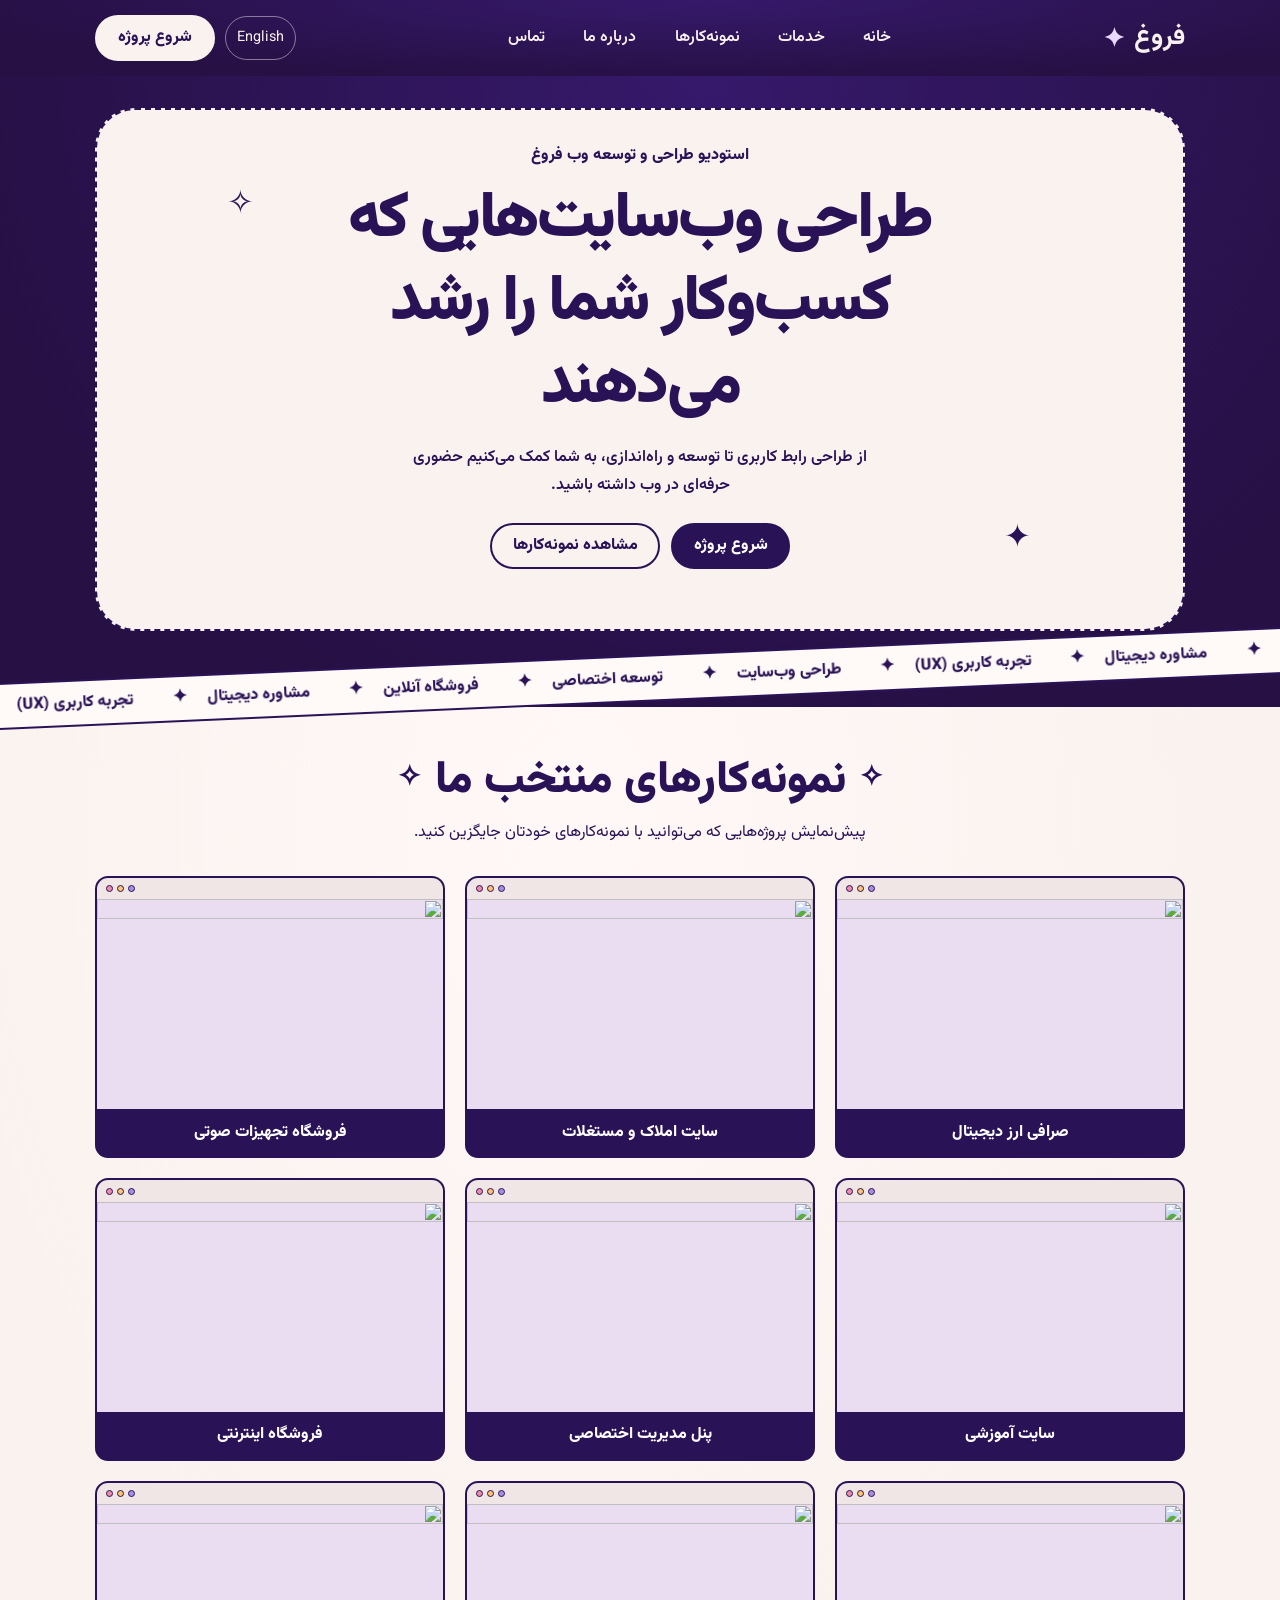
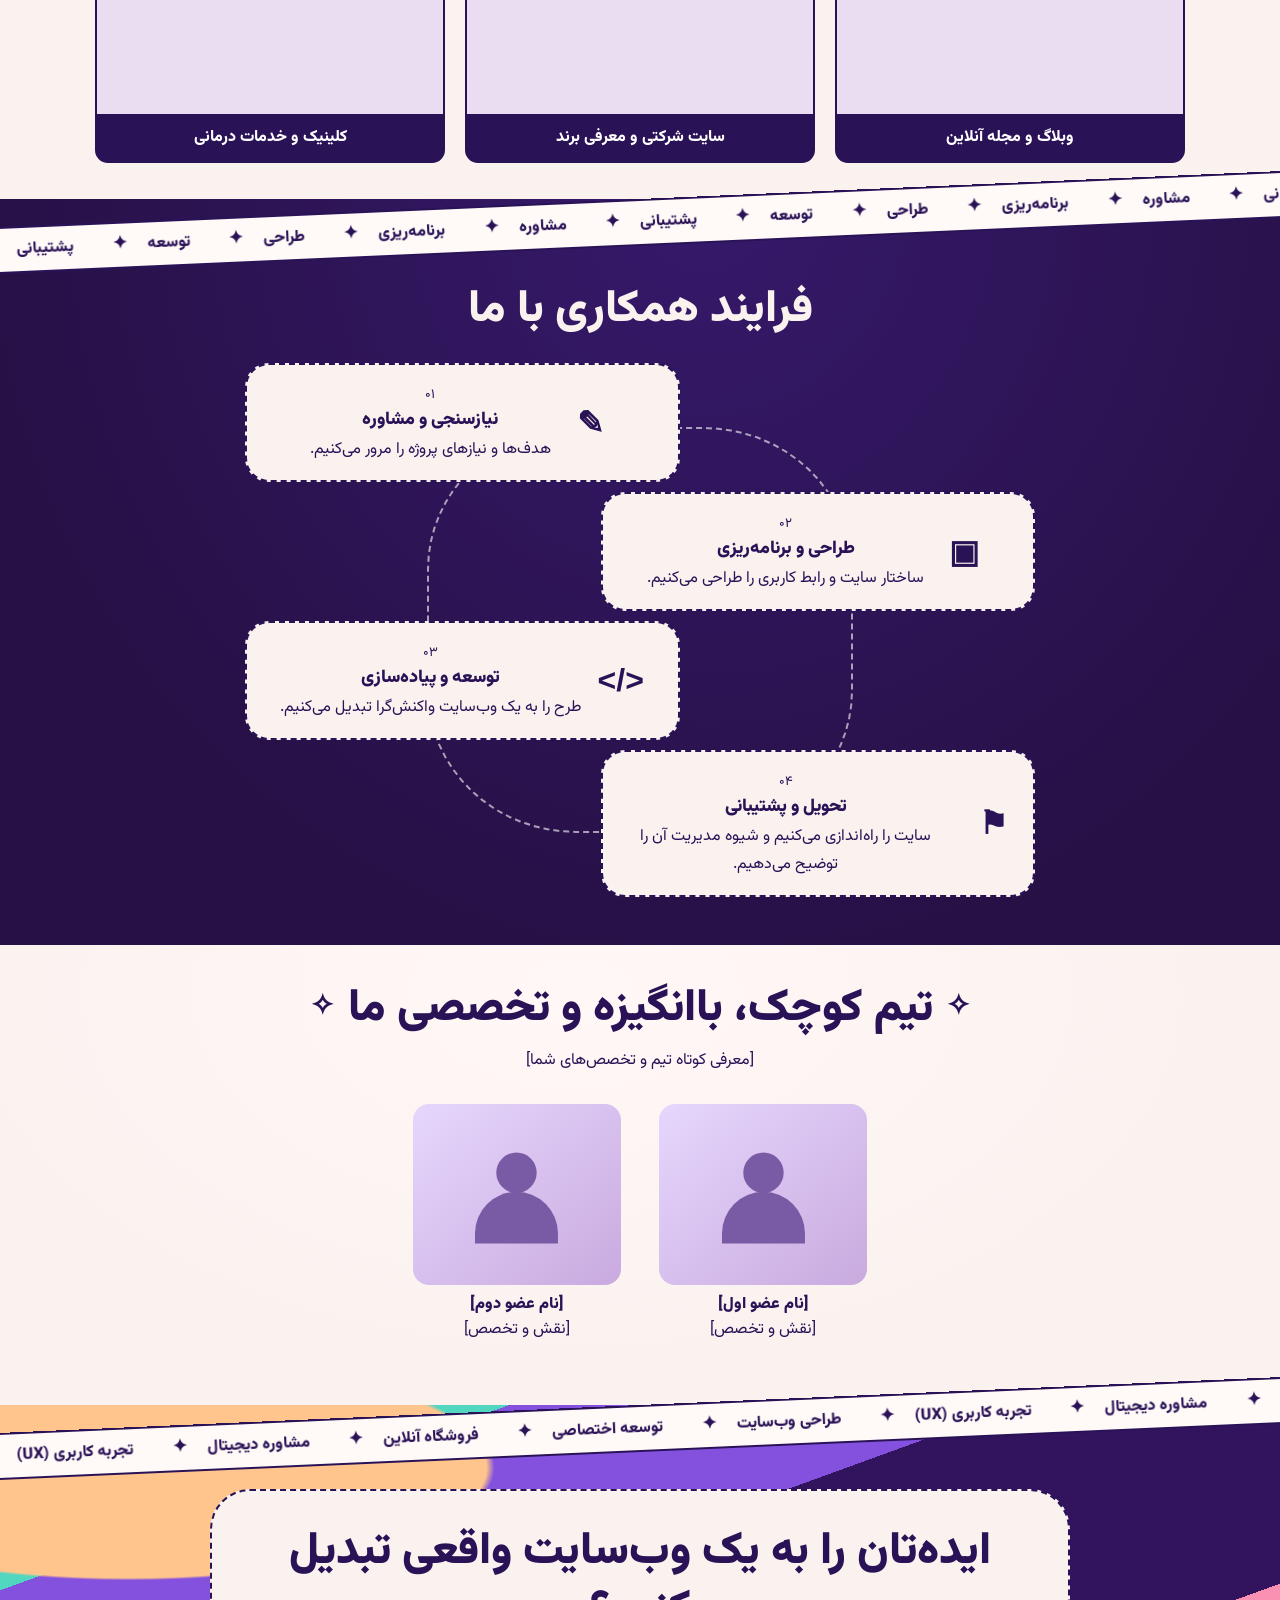
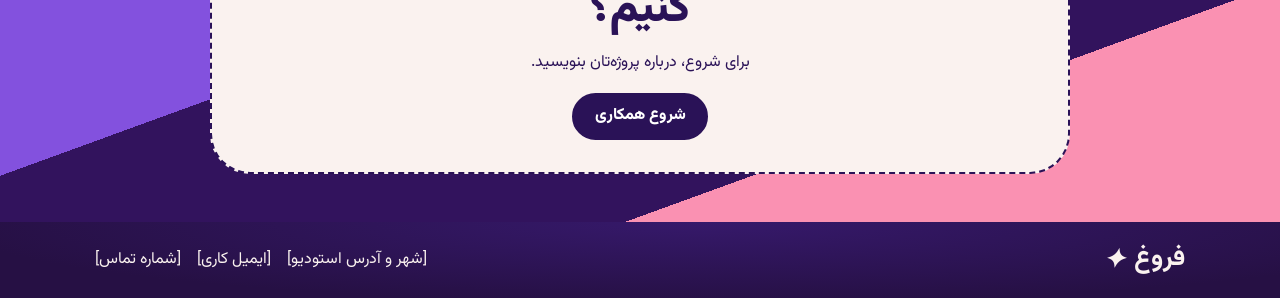
==== index.html @ 9c7be849 "Add bilingual Forough website" ====
<!doctype html>
<html lang="fa" dir="rtl">
<head>
  <meta charset="utf-8">
  <meta name="viewport" content="width=device-width, initial-scale=1">
  <meta name="description" content="استودیو طراحی و توسعه وب، نمونه‌کارها و مسیر همکاری">
  <title>فروغ | استودیو طراحی و توسعه وب</title>
  <link rel="stylesheet" href="style.css">
  <script src="content.js" defer></script>
  <script src="main.js" defer></script>
</head>
<body>
  <header class="header" id="home">
    <div class="wrap nav">
      <a class="brand" href="#home"><span aria-hidden="true">✦</span> <b data-brand>Forough</b></a>
      <nav aria-label="منوی اصلی"><a href="#home">خانه</a><a href="#services">خدمات</a><a href="#work">نمونه‌کارها</a><a href="#team">درباره ما</a><a href="#contact">تماس</a></nav>
      <div class="nav-actions"><a class="language" href="english.html" lang="en" hreflang="en">English</a><a class="button light" href="#contact">شروع پروژه</a></div>
    </div>
  </header>
  <main>
    <section class="hero">
      <div class="hero-frame wrap">
        <div class="paper hero-paper">
          <p class="eyebrow" id="tagline">استودیو طراحی و توسعه وب [نام شما]</p>
          <h1>طراحی وب‌سایت‌هایی که<br>کسب‌وکار شما را رشد می‌دهند</h1>
          <p class="hero-description" id="intro">از طراحی رابط کاربری تا توسعه و راه‌اندازی، به شما کمک می‌کنیم حضوری حرفه‌ای در وب داشته باشید.</p>
          <div class="actions"><a class="button" href="#contact">شروع پروژه</a><a class="button outline" href="#work">مشاهده نمونه‌کارها</a></div>
          <span class="spark one" aria-hidden="true">✧</span><span class="spark two" aria-hidden="true">✦</span>
          <img class="hero-art person" src="assets/art-9.png" alt="">
          <img class="hero-art plant" src="assets/art-10.png" alt="">
        </div>
      </div>
      <div id="services" class="ribbon" data-ribbon="services"></div>
    </section>
    <section class="work" id="work">
      <div class="wrap">
        <h2 class="accent">نمونه‌کارهای منتخب ما</h2>
        <p class="section-copy">پیش‌نمایش پروژه‌هایی که می‌توانید با نمونه‌کارهای خودتان جایگزین کنید.</p>
        <div class="projects" id="projects"></div>
      </div>
      <img class="landscape" src="assets/art-11.jpg" alt="" loading="lazy">
    </section>
    <section class="process" id="process">
      <div class="ribbon reverse" data-ribbon="steps"></div>
      <div class="wrap">
        <h2>فرایند همکاری با ما</h2>
        <ol class="steps">
          <li class="paper"><span aria-hidden="true">✎</span><div><small>۰۱</small><h3>نیازسنجی و مشاوره</h3><p>هدف‌ها و نیازهای پروژه را مرور می‌کنیم.</p></div></li>
          <li class="paper"><span aria-hidden="true">▣</span><div><small>۰۲</small><h3>طراحی و برنامه‌ریزی</h3><p>ساختار سایت و رابط کاربری را طراحی می‌کنیم.</p></div></li>
          <li class="paper"><span aria-hidden="true">&lt;/&gt;</span><div><small>۰۳</small><h3>توسعه و پیاده‌سازی</h3><p>طرح را به یک وب‌سایت واکنش‌گرا تبدیل می‌کنیم.</p></div></li>
          <li class="paper"><span aria-hidden="true">⚑</span><div><small>۰۴</small><h3>تحویل و پشتیبانی</h3><p>سایت را راه‌اندازی می‌کنیم و شیوه مدیریت آن را توضیح می‌دهیم.</p></div></li>
        </ol>
      </div>
    </section>
    <section class="team" id="team">
      <div class="wrap">
        <h2 class="accent">تیم کوچک، باانگیزه و تخصصی ما</h2>
        <p class="section-copy" id="about">[معرفی کوتاه تیم و تخصص‌های شما]</p>
        <div class="team-scene"><img class="cubes" src="assets/art-13.png" alt="" loading="lazy"><div id="people" class="people"></div><img class="cubes" src="assets/art-12.png" alt="" loading="lazy"></div>
      </div>
    </section>
    <section class="contact" id="contact">
      <div class="ribbon" data-ribbon="services"></div>
      <div class="paper contact-paper wrap">
        <h2>ایده‌تان را به یک وب‌سایت واقعی تبدیل کنیم؟</h2>
        <p>برای شروع، درباره پروژه‌تان بنویسید.</p>
        <button class="button" id="start" type="button">شروع همکاری</button>
      </div>
    </section>
  </main>
  <footer>
    <div class="wrap footer"><a class="brand" href="#home">✦ <b data-brand>Forough</b></a><div id="details"></div></div>
  </footer>
  <dialog id="project-dialog" aria-labelledby="project-title"><button class="close" type="button" aria-label="بستن">×</button><img id="project-image" alt=""><h2 id="project-title"></h2><p id="project-description"></p><a class="button" id="project-link" hidden>دیدن سایت پروژه</a></dialog>
  <dialog id="contact-dialog" aria-labelledby="contact-title">
    <button class="close" type="button" aria-label="بستن">×</button>
    <h2 id="contact-title">درخواست همکاری</h2>
    <p id="contact-help"></p>
    <form id="inquiry">
      <label>نام شما<input name="name" autocomplete="name" required></label>
      <label>ایمیل یا شماره تماس<input name="reply" required></label>
      <label>توضیح پروژه<textarea name="message" rows="4" required></textarea></label>
      <button class="button" type="submit" id="submit-inquiry">آماده‌سازی متن درخواست</button>
      <textarea id="draft" aria-label="متن آماده درخواست" rows="6" readonly hidden></textarea>
      <p id="form-status" role="status"></p>
    </form>
  </dialog>
</body>
</html>
---- style.css ----
@import url('https://fonts.googleapis.com/css2?family=Vazirmatn:wght@400;500;600;700;800;900&display=swap');

:root{--ink:#2a1257;--deep:#261044;--paper:#faf2ef;--lavender:#e8d8fe;--pink:#fa91b2;--width:1090px}
*{box-sizing:border-box}
html{scroll-behavior:smooth}
body{margin:0;background:var(--paper);color:var(--ink);font:400 1rem/1.75 Vazirmatn,Tahoma,sans-serif}
main{overflow:hidden}
img{display:block;max-width:100%}
a{color:inherit;text-decoration:none}
button,input,textarea{font:inherit}
button{cursor:pointer}
[hidden]{display:none!important}
:focus-visible{outline:3px solid #a478fc;outline-offset:5px}
h1,h2,h3,p{margin:0}
h1,h2,h3{line-height:1.3;font-weight:900}
h1{font-size:clamp(2rem,5vw,4.5rem);letter-spacing:-.035em}
h2{font-size:clamp(1.7rem,3.5vw,2.8rem)}
.wrap{width:min(var(--width),calc(100% - 3rem));margin-inline:auto}
.header,.hero,.process,footer{background:radial-gradient(ellipse at 55% 0,#36196b,var(--deep) 76%);color:var(--paper)}
.nav{display:flex;align-items:center;justify-content:space-between;gap:1rem;min-height:76px}
.nav nav{display:flex;gap:clamp(.65rem,3vw,2.5rem);font-weight:600}
.nav nav a:hover{color:var(--pink)}
.nav-actions{display:flex;align-items:center;gap:.65rem;flex-wrap:wrap}
.language{display:inline-flex;align-items:center;min-height:44px;padding-inline:.7rem;border:1px solid #ffffff70;border-radius:999px;font-size:.9rem}
.language:hover{background:#ffffff20}
.brand{direction:ltr;font:italic 800 1.65rem/1 Arial,sans-serif;display:inline-flex;align-items:center;gap:.35em}
.brand b:lang(fa){font-family:Vazirmatn,Tahoma,sans-serif;font-style:normal}
.brand span{font-style:normal;color:#e9d8ff}
.button{display:inline-flex;align-items:center;justify-content:center;min-height:44px;padding:.45em 1.3em;border:2px solid var(--ink);border-radius:999px;background:var(--ink);color:white;font-weight:800;transition:transform .2s,background .2s}
.button:hover{transform:translateY(-3px);background:#4d2689}
.button.light,.button.outline{background:var(--paper);color:var(--ink)}
.button.light{border-color:var(--paper)}
.button.outline:hover,.button.light:hover{background:var(--lavender)}
.hero{position:relative;padding:2rem 0 4.75rem}
.hero-frame{position:relative}
.paper{background:var(--paper);color:var(--ink);border:2px dashed var(--ink);border-radius:2.5rem}
.hero-paper{position:relative;text-align:center;padding:2rem clamp(8rem,16vw,13rem) 3.75rem;animation:arrive .65s ease-out both}
.eyebrow{font-weight:800;margin-bottom:.55rem}
.hero-description{max-width:31rem;margin:1rem auto 0;font-weight:600}
.actions{display:flex;justify-content:center;gap:.65rem;margin-top:1.4rem;flex-wrap:wrap}
.hero-art{position:absolute;pointer-events:none;animation:float 5s ease-in-out infinite}
.person{left:-4.5%;bottom:-12%;width:24%}
.plant{right:2.5%;bottom:-5%;width:12%;animation-delay:-2s}
.spark{position:absolute;font-size:2rem;animation:float 4s ease-in-out infinite}
.spark.one{left:12%;top:13%}.spark.two{right:14%;bottom:12%;animation-delay:-2s}
.ribbon{position:relative;z-index:2;margin-inline:-3%;overflow:hidden;direction:ltr;transform:rotate(-2.5deg);background:#fffaf8;color:var(--ink);border-block:2px solid var(--ink);font-weight:800;scroll-margin-top:40px}
.hero .ribbon{position:absolute;inset-inline:0;bottom:.3rem}
.belt{width:max-content;display:flex;direction:ltr;animation:marquee 34s linear infinite}
.reverse .belt{animation-direction:reverse;animation-duration:30s}
.belt-group{display:flex;align-items:center;flex:none;direction:rtl;white-space:nowrap}
.belt-group span{padding:.48em 1.2em;display:flex;gap:1.25rem;align-items:center;font-size:clamp(1rem,1.15vw,1.15rem)}
.belt-group b{font-size:1.15em;line-height:1}
html:lang(en) .belt-group{direction:ltr}
.ribbon:hover .belt{animation-play-state:paused}
.work,.team{text-align:center;background:radial-gradient(ellipse at 45% 10%,#fff8f6,var(--paper) 66%)}
.work{padding-top:2.8rem}
.section-copy{margin:.55rem auto 1.8rem;max-width:40rem}
.accent::before,.accent::after{content:"✧";display:inline-block;margin-inline:.45em;font-size:.65em;vertical-align:middle}
.projects{display:grid;grid-template-columns:repeat(3,minmax(0,1fr));gap:1.25rem}
.project{overflow:hidden;padding:0;width:100%;border:2px solid var(--ink);border-radius:13px;background:var(--ink);color:white;font-weight:800;transition:transform .25s,box-shadow .25s}
.project:hover{transform:translateY(-6px);box-shadow:0 12px 18px #30105530}
.browser{height:1.35rem;background:#efe6e5;direction:ltr;display:flex;align-items:center;gap:4px;padding-inline:9px}
.browser i{width:7px;height:7px;border-radius:50%;background:#ef8aa9;border:1px solid var(--ink)}
.browser i:nth-child(2){background:#ffc36f}.browser i:nth-child(3){background:#aa8ce3}
.project img{width:100%;aspect-ratio:1.65;object-fit:cover;object-position:center 38%;background:#eaddf2}
.project span:last-child{display:block;padding:.6em .35em}
.landscape{width:100%;margin:2.25rem auto 0;max-height:300px;object-fit:fill}
.process{padding:0 0 3rem;text-align:center}
.process h2{margin:2.15rem auto 1.5rem}
.steps{max-width:790px;margin:auto;list-style:none;padding:0;position:relative}
.steps::before{content:"";position:absolute;inset:12% 23%;border:2px dashed #fff9;border-radius:35%}
.steps li{position:relative;width:55%;padding:1rem;display:flex;align-items:center;justify-content:center;gap:1rem;border-radius:1.5rem;transition:transform .25s}
.steps li:hover{transform:scale(1.04)}
.steps li:nth-child(odd){margin-right:auto}
.steps li:nth-child(even){margin-left:auto}
.steps li + li{margin-top:.6rem}
.steps span{font:800 2rem Arial,sans-serif;min-width:3rem}
.steps h3{font-size:1.12rem}.steps p{margin-top:.25rem}
.team{padding:2.2rem 0 3.8rem}
.team-scene,.people{display:flex;align-items:end;justify-content:center;gap:clamp(.7rem,3vw,2.6rem)}
.people{flex-wrap:wrap;min-width:0}
.cubes{width:16%}
.person-card{width:clamp(8rem,19vw,13rem)}
.portrait{width:100%;aspect-ratio:1.15;object-fit:cover;border-radius:1rem;background:linear-gradient(140deg,#e6d7fd,#c9aadf);display:grid;place-items:center}
.portrait svg{width:62%;height:62%;fill:#795aa5}
.person-card h3{margin-top:.65rem;font-size:1rem}
.contact{background:radial-gradient(ellipse at 10% 15%,#ffc58c 0 22%,transparent 22.5%),linear-gradient(160deg,#51d6bf 0 21%,#8351de 21% 42%,#32135d 42% 73%,#fa91b2 73%);padding-bottom:3rem;text-align:center}
.contact-paper{max-width:860px;padding:2rem 1.4rem;margin-top:2.3rem}
.contact-paper p{margin:.6rem 0 1rem}
footer{padding:1.5rem 0}
.footer,.footer #details{display:flex;align-items:center;justify-content:space-between;gap:1rem;flex-wrap:wrap}
dialog{width:min(34rem,calc(100% - 2rem));max-height:90vh;border:2px solid var(--ink);border-radius:1.5rem;padding:2.5rem 1.4rem 1.4rem;background:var(--paper);color:var(--ink)}
dialog::backdrop{background:#210d47b8}
.close{position:absolute;top:.35rem;left:.65rem;border:0;background:none;color:var(--ink);font-size:1.8rem;line-height:1}
#project-image{width:100%;max-height:52vh;object-fit:contain;border-radius:.6rem;margin-bottom:1rem}
dialog p{margin:.55rem 0}
form,form label{display:grid;gap:.4rem}
form{gap:.8rem;margin-top:.8rem}
input,textarea{min-width:0;padding:.55rem .7rem;border:1px solid #907bb0;border-radius:.6rem;background:#fff;color:var(--ink)}
@keyframes marquee{to{transform:translateX(-50%)}}
@keyframes float{50%{transform:translateY(-8px)}}
@keyframes arrive{from{opacity:0;transform:translateY(12px)}to{opacity:1;transform:translateY(0)}}
@media(max-width:740px){
  .nav{padding:.75rem 0;flex-wrap:wrap}
  .nav nav{order:3;width:100%;justify-content:center;flex-wrap:wrap}
  .hero{padding-top:1rem;padding-bottom:4.4rem}
  .hero-paper{padding:1.8rem .75rem clamp(5rem,14vw,7rem)}
  .hero-art{max-width:100px}.person{bottom:-5%;left:0}.plant{right:4%}
  .spark{display:none}
  .projects{grid-template-columns:repeat(2,minmax(0,1fr));gap:.85rem}
  .steps li{width:80%}
  .ribbon{transform:rotate(-1.5deg)}
  .footer,.footer #details{justify-content:center;text-align:center}
}
@media(min-width:741px) and (max-width:1000px){
  h1{font-size:clamp(2.4rem,5.25vw,3.3rem)}
  .hero-paper{padding-inline:clamp(6.8rem,15vw,9.3rem)}
}
@media(max-width:420px){
  .wrap{width:calc(100% - 1.5rem)}
  .nav nav{font-size:.88rem;gap:.65rem}
  .project span:last-child{font-size:.88rem}
  .cubes{display:none}
  .steps li{width:92%}
}
@media(max-width:360px){
  .projects{grid-template-columns:minmax(0,1fr)}
  .actions{gap:.5rem}
  .person-card{width:min(7.7rem,42vw)}
  .steps li{width:100%;gap:.5rem}
}
@media(max-width:480px){
  .nav-actions{gap:.4rem}
  .nav-actions .button{padding-inline:.75em;font-size:.9rem}
}
@media(prefers-reduced-motion:reduce){
  html{scroll-behavior:auto}
  *,*::before,*::after{animation:none!important;transition:none!important}
}
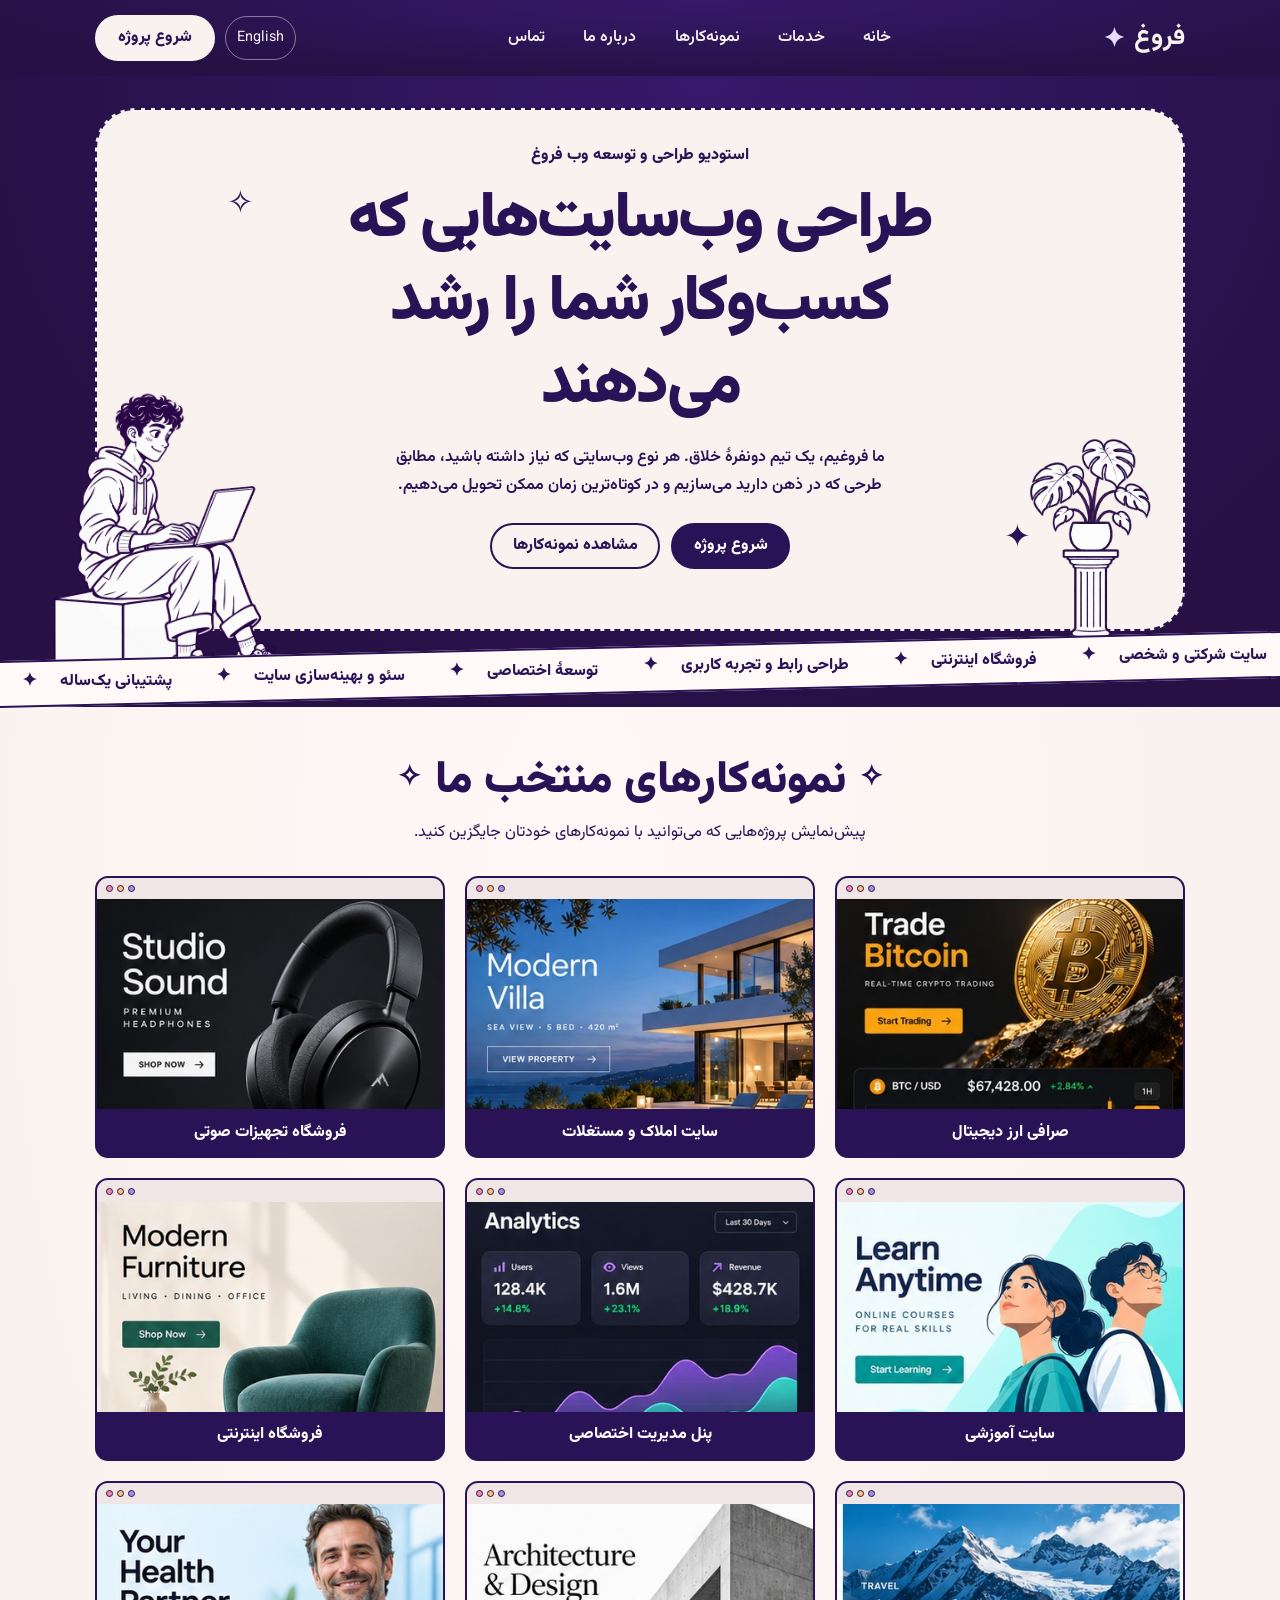
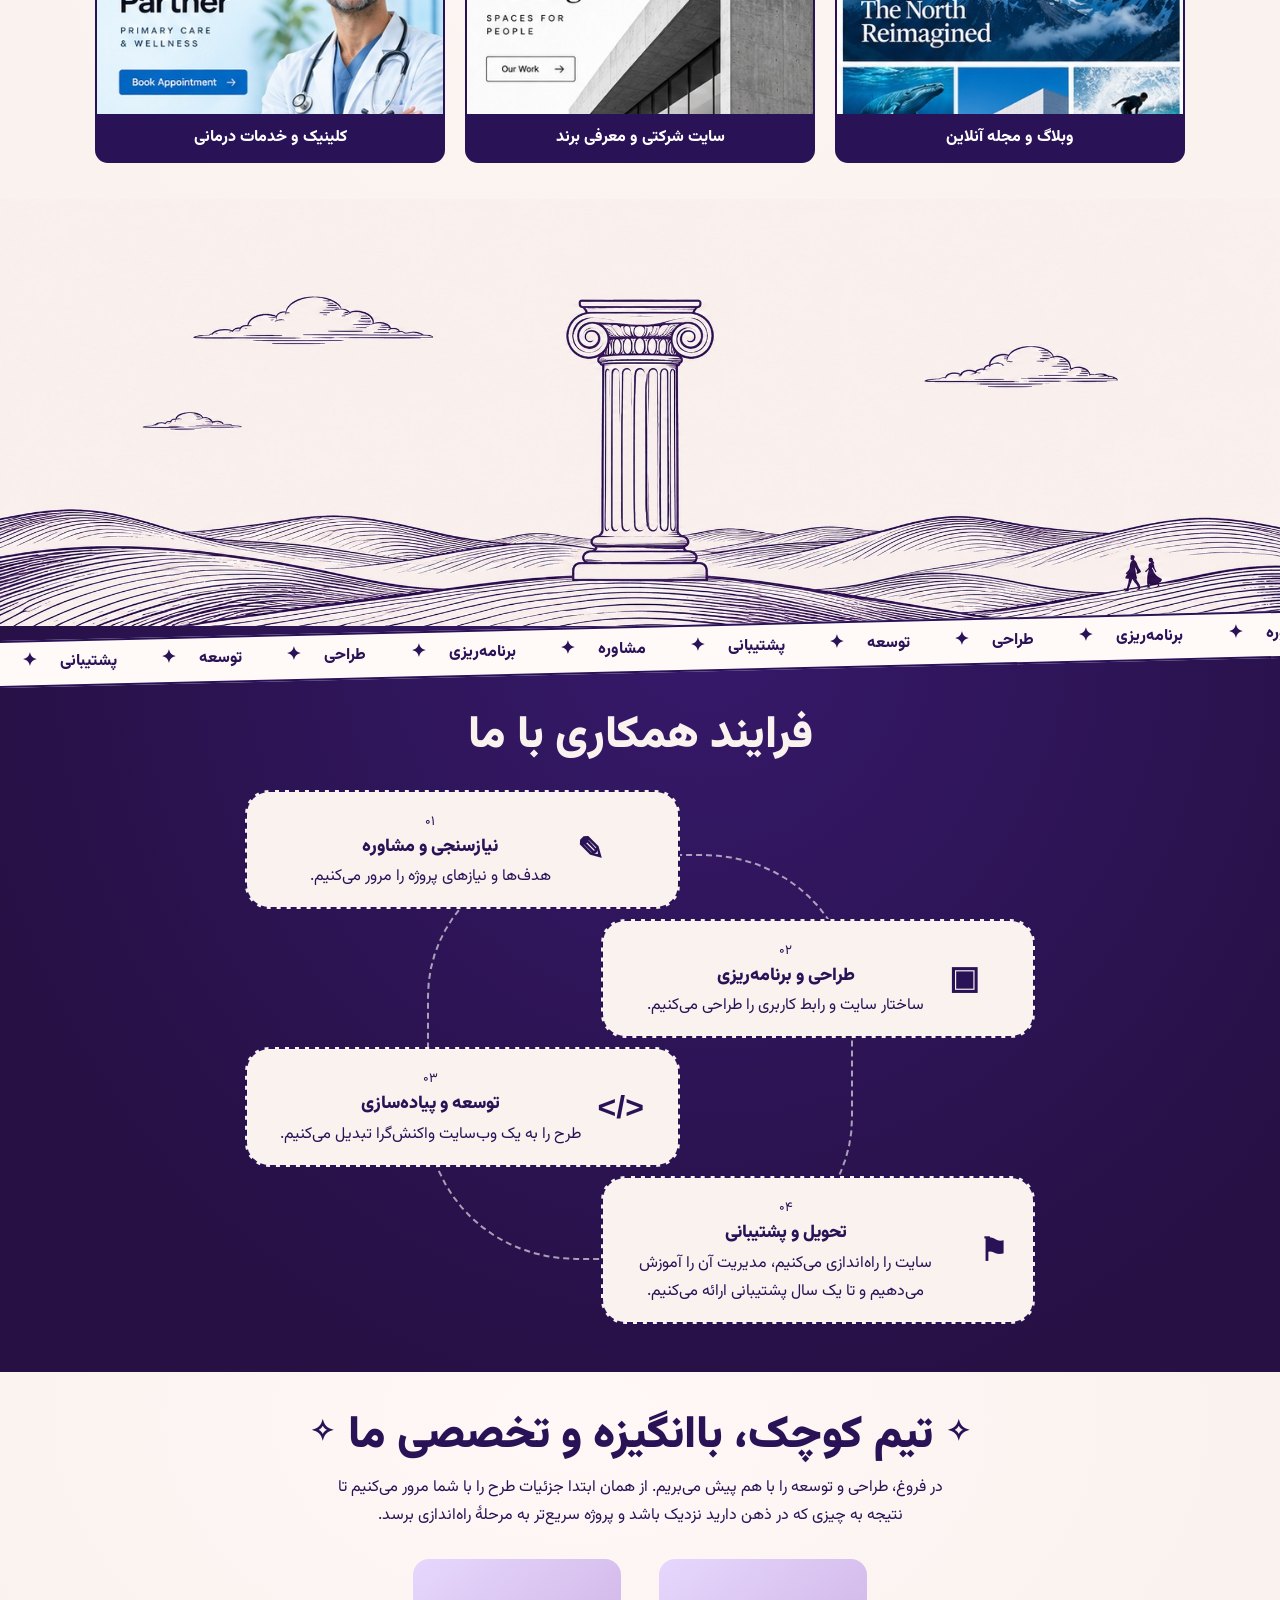
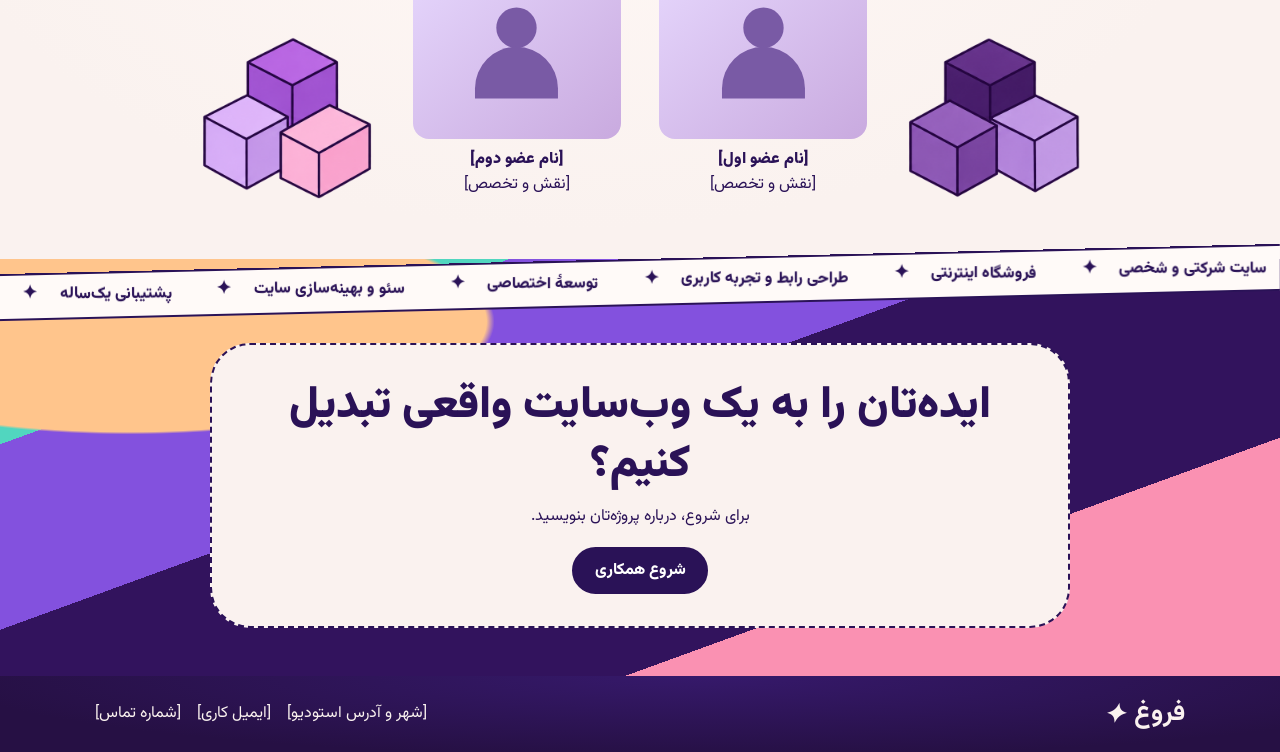
==== commit fee6a428: "Add SEO and one-year support to studio services" ====
--- a/index.html
+++ b/index.html
@@ -48,7 +48,7 @@
           <li class="paper"><span aria-hidden="true">✎</span><div><small>۰۱</small><h3>نیازسنجی و مشاوره</h3><p>هدف‌ها و نیازهای پروژه را مرور می‌کنیم.</p></div></li>
           <li class="paper"><span aria-hidden="true">▣</span><div><small>۰۲</small><h3>طراحی و برنامه‌ریزی</h3><p>ساختار سایت و رابط کاربری را طراحی می‌کنیم.</p></div></li>
           <li class="paper"><span aria-hidden="true">&lt;/&gt;</span><div><small>۰۳</small><h3>توسعه و پیاده‌سازی</h3><p>طرح را به یک وب‌سایت واکنش‌گرا تبدیل می‌کنیم.</p></div></li>
-          <li class="paper"><span aria-hidden="true">⚑</span><div><small>۰۴</small><h3>تحویل و پشتیبانی</h3><p>سایت را راه‌اندازی می‌کنیم و شیوه مدیریت آن را توضیح می‌دهیم.</p></div></li>
+          <li class="paper"><span aria-hidden="true">⚑</span><div><small>۰۴</small><h3>تحویل و پشتیبانی</h3><p>سایت را راه‌اندازی می‌کنیم، مدیریت آن را آموزش می‌دهیم و تا یک سال پشتیبانی ارائه می‌کنیم.</p></div></li>
         </ol>
       </div>
     </section>
--- a/style.css
+++ b/style.css
@@ -43,17 +43,17 @@
 .plant{right:2.5%;bottom:-5%;width:12%;animation-delay:-2s}
 .spark{position:absolute;font-size:2rem;animation:float 4s ease-in-out infinite}
 .spark.one{left:12%;top:13%}.spark.two{right:14%;bottom:12%;animation-delay:-2s}
-.ribbon{position:relative;z-index:2;margin-inline:-3%;overflow:hidden;direction:ltr;transform:rotate(-2.5deg);background:#fffaf8;color:var(--ink);border-block:2px solid var(--ink);font-weight:800;scroll-margin-top:40px}
-.hero .ribbon{position:absolute;inset-inline:0;bottom:.3rem}
+.ribbon{--ribbon-slope:-1.35deg;position:relative;z-index:2;overflow:hidden;direction:ltr;background:#fffaf8;color:var(--ink);border-block:2px solid var(--ink);font-weight:800;scroll-margin-top:40px;transform:skewY(var(--ribbon-slope))}
+.hero .ribbon{position:absolute;inset-inline:0;bottom:.85rem}
 .belt{width:max-content;display:flex;direction:ltr;animation:marquee 34s linear infinite}
 .reverse .belt{animation-direction:reverse;animation-duration:30s}
 .belt-group{display:flex;align-items:center;flex:none;direction:rtl;white-space:nowrap}
-.belt-group span{padding:.48em 1.2em;display:flex;gap:1.25rem;align-items:center;font-size:clamp(1rem,1.15vw,1.15rem)}
+.belt-group span{padding:.65em 1.4em;display:flex;gap:1.4em;align-items:center;font-size:clamp(1rem,1.25vw,1.2rem);line-height:1.4;transform:skewY(calc(-1 * var(--ribbon-slope)))}
 .belt-group b{font-size:1.15em;line-height:1}
 html:lang(en) .belt-group{direction:ltr}
 .ribbon:hover .belt{animation-play-state:paused}
 .work,.team{text-align:center;background:radial-gradient(ellipse at 45% 10%,#fff8f6,var(--paper) 66%)}
-.work{padding-top:2.8rem}
+.work{position:relative;padding-top:2.8rem}
 .section-copy{margin:.55rem auto 1.8rem;max-width:40rem}
 .accent::before,.accent::after{content:"✧";display:inline-block;margin-inline:.45em;font-size:.65em;vertical-align:middle}
 .projects{display:grid;grid-template-columns:repeat(3,minmax(0,1fr));gap:1.25rem}
@@ -64,7 +64,21 @@
 .browser i:nth-child(2){background:#ffc36f}.browser i:nth-child(3){background:#aa8ce3}
 .project img{width:100%;aspect-ratio:1.65;object-fit:cover;object-position:center 38%;background:#eaddf2}
 .project span:last-child{display:block;padding:.6em .35em}
-.landscape{width:100%;margin:2.25rem auto 0;max-height:300px;object-fit:fill}
+.landscape{position:relative;width:min(100%,1500px);height:auto;margin:2.25rem auto 0}
+@media(min-width:1501px){
+  .work::before{
+    content:"";
+    position:absolute;
+    inset:auto 0 0;
+    height:160px;
+    pointer-events:none;
+    background:
+      repeating-radial-gradient(ellipse at 35% 130%,transparent 0 9px,#2a1257 10px 11px,transparent 12px 16px) left bottom / 55% 78% no-repeat,
+      repeating-radial-gradient(ellipse at 65% 135%,transparent 0 8px,#2a1257 9px 10px,transparent 11px 15px) right bottom / 55% 64% no-repeat;
+    mask-image:linear-gradient(transparent 3%,#000 55%);
+  }
+  .landscape{mask-image:linear-gradient(90deg,transparent,#000 7%,#000 93%,transparent)}
+}
 .process{padding:0 0 3rem;text-align:center}
 .process h2{margin:2.15rem auto 1.5rem}
 .steps{max-width:790px;margin:auto;list-style:none;padding:0;position:relative}
@@ -109,7 +123,7 @@
   .spark{display:none}
   .projects{grid-template-columns:repeat(2,minmax(0,1fr));gap:.85rem}
   .steps li{width:80%}
-  .ribbon{transform:rotate(-1.5deg)}
+  .ribbon{--ribbon-slope:-1deg}
   .footer,.footer #details{justify-content:center;text-align:center}
 }
 @media(min-width:741px) and (max-width:1000px){
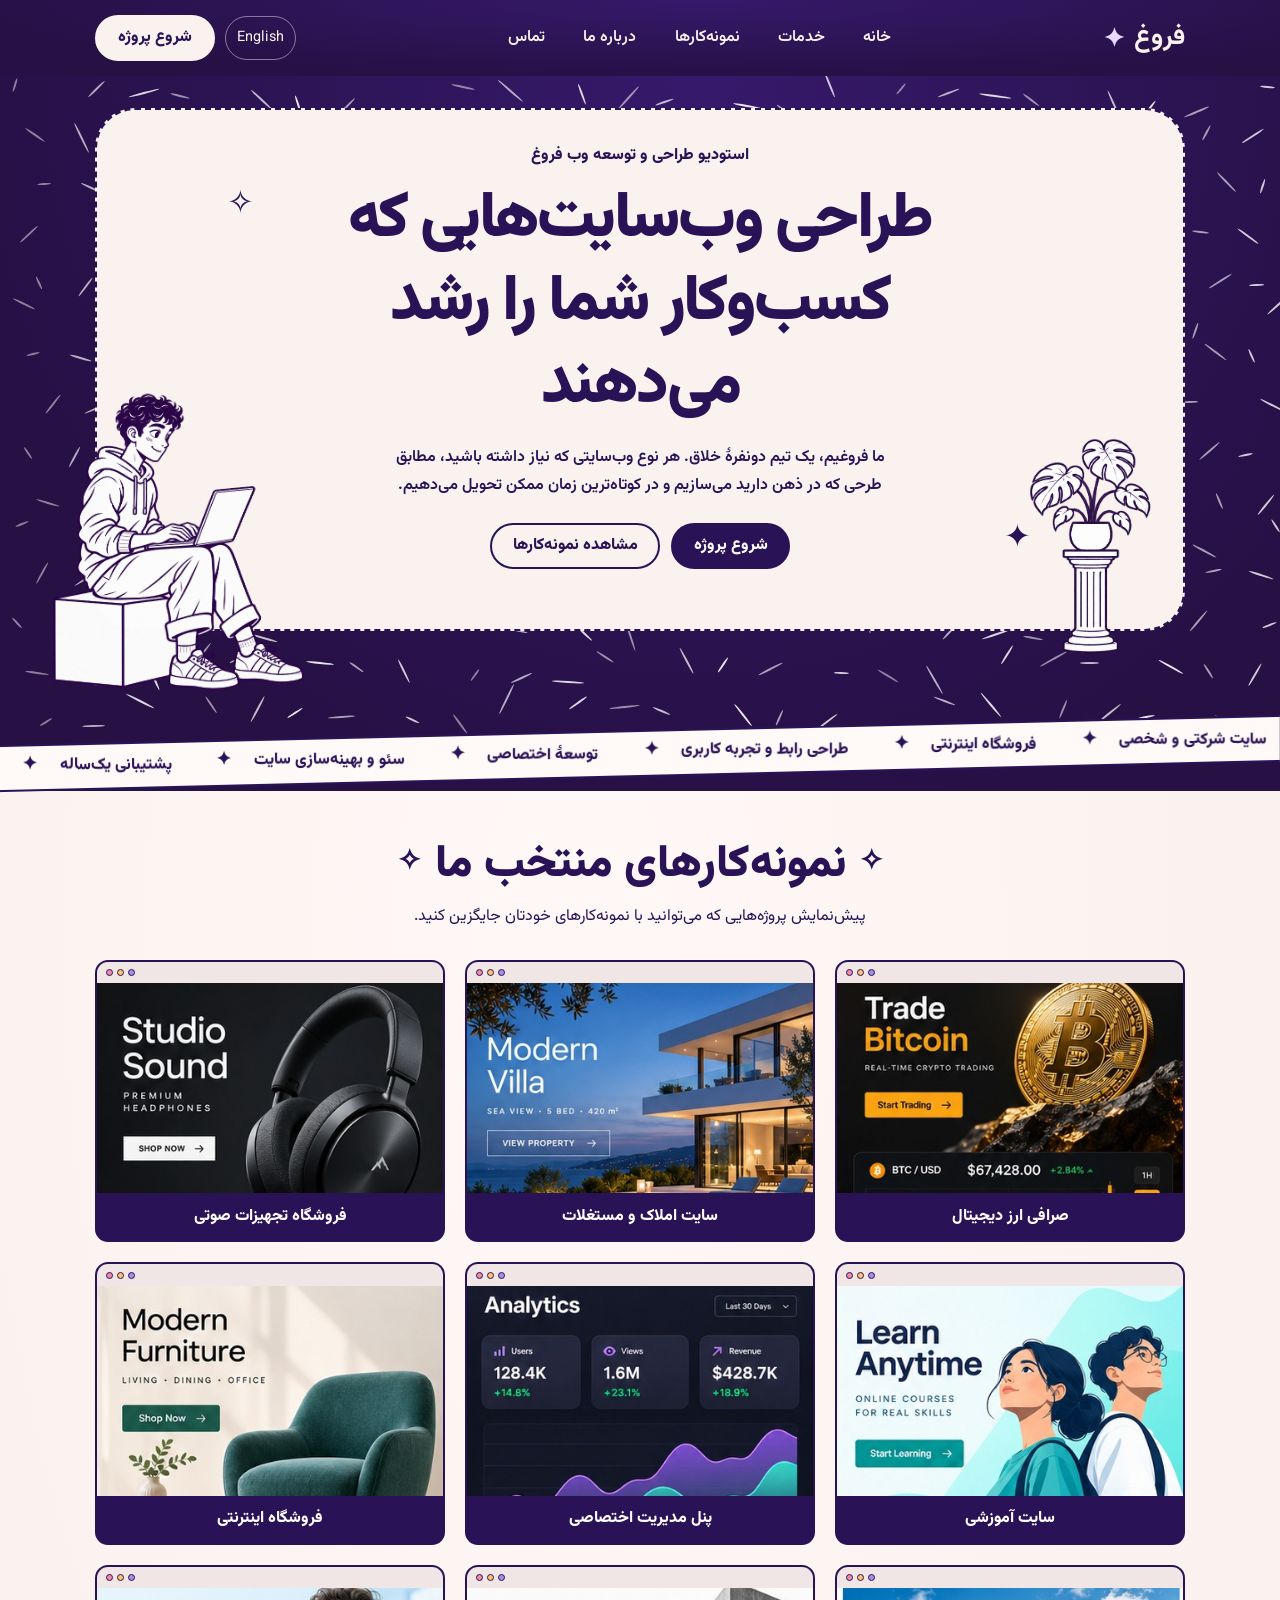
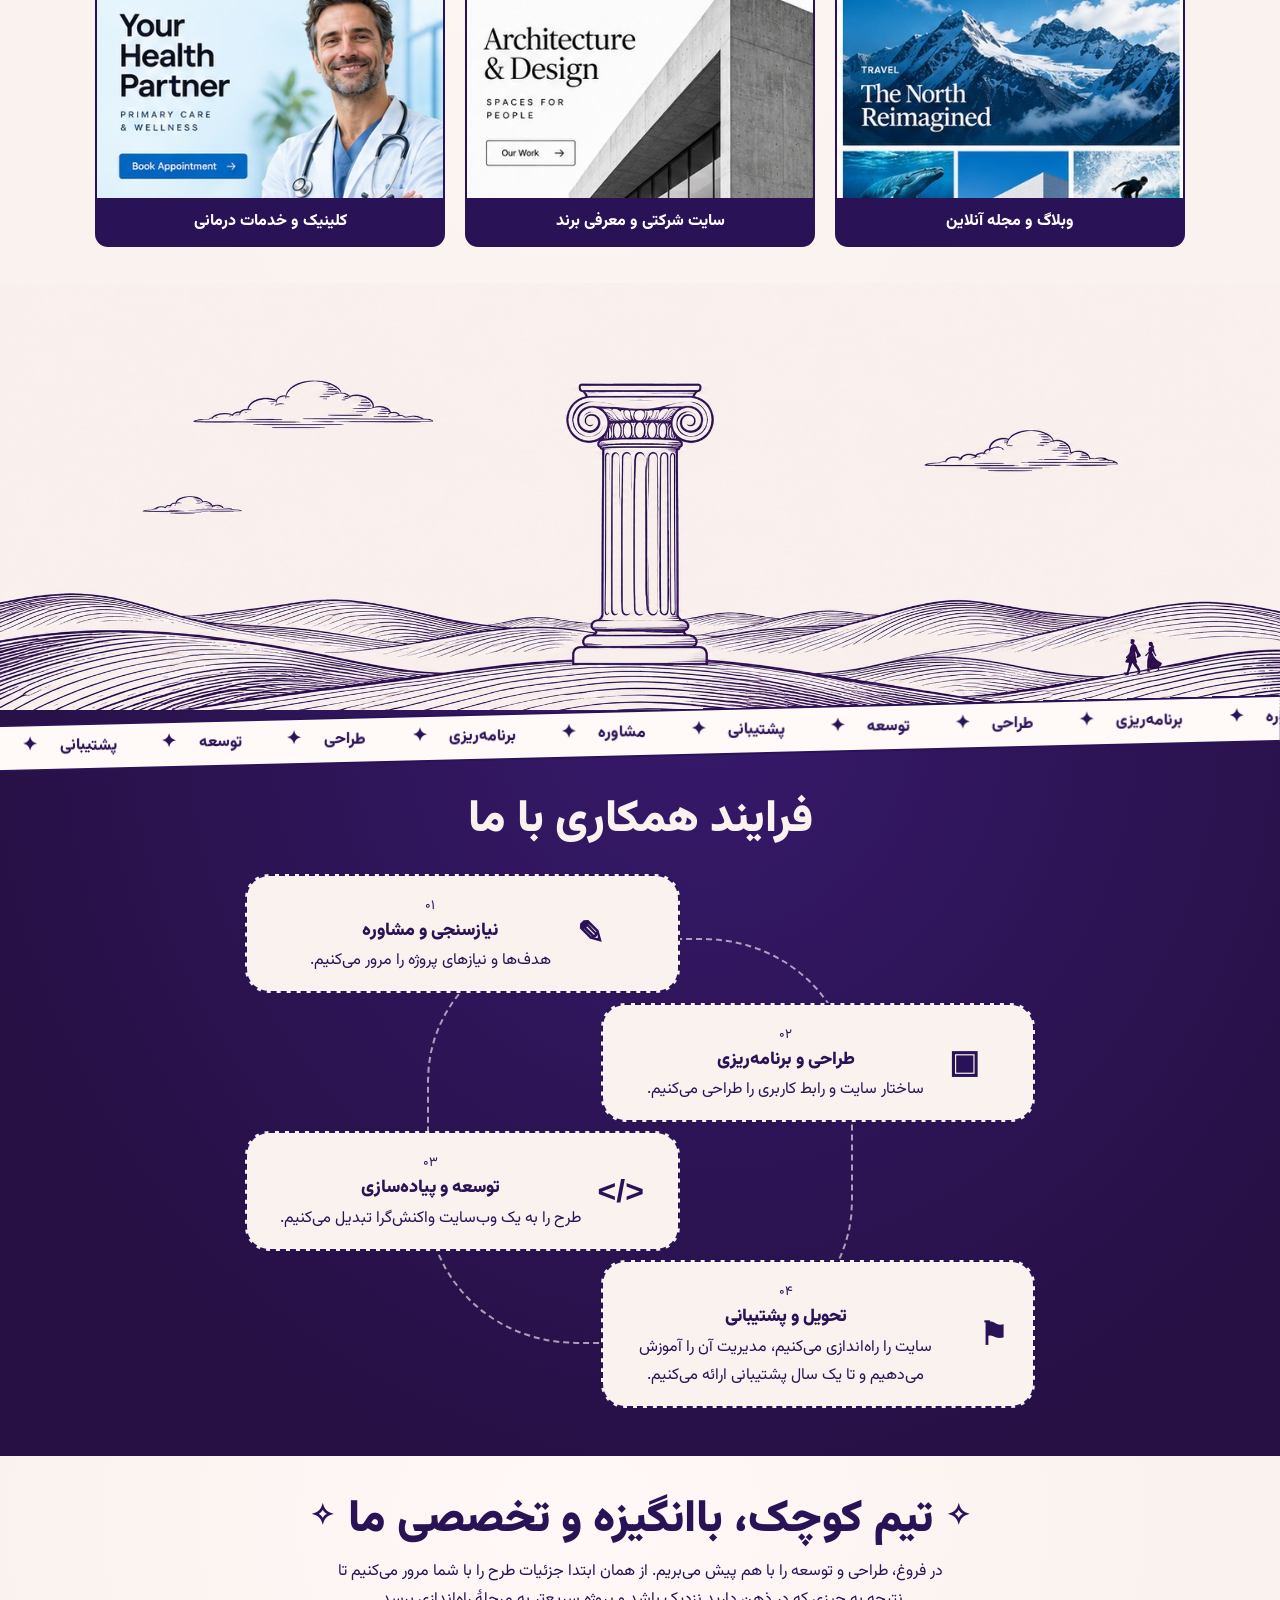
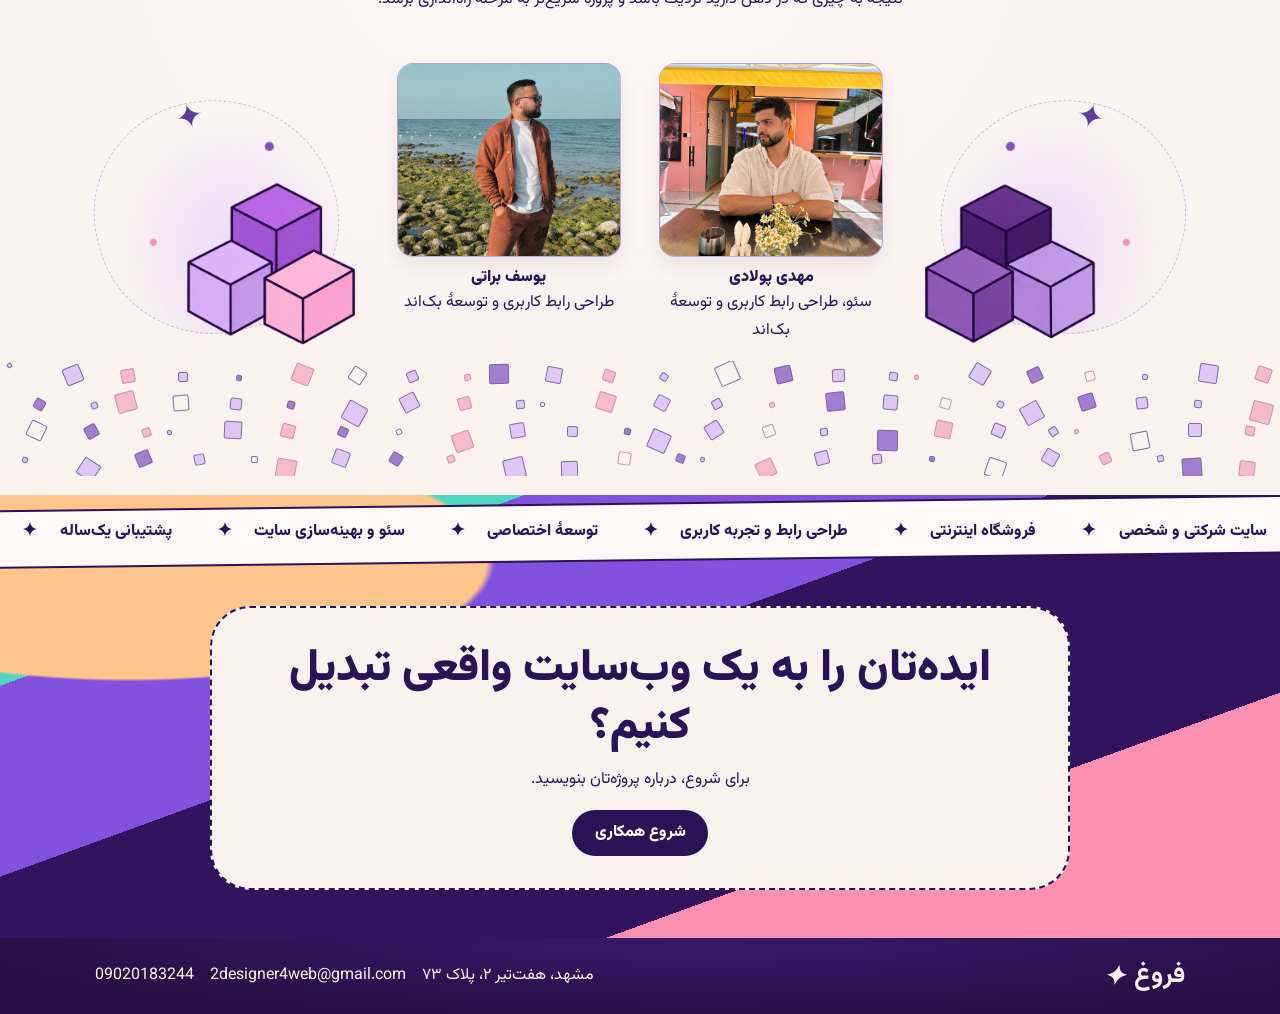
==== commit 6c4669b8: "Add protected studio administration and inquiry inbox" ====
--- a/index.html
+++ b/index.html
@@ -77,9 +77,10 @@
     <h2 id="contact-title">درخواست همکاری</h2>
     <p id="contact-help"></p>
     <form id="inquiry">
-      <label>نام شما<input name="name" autocomplete="name" required></label>
-      <label>ایمیل یا شماره تماس<input name="reply" required></label>
-      <label>توضیح پروژه<textarea name="message" rows="4" required></textarea></label>
+      <label>نام شما<input name="name" autocomplete="name" maxlength="100" required></label>
+      <label>ایمیل یا شماره تماس<input name="reply" maxlength="180" required></label>
+      <label>توضیح پروژه<textarea name="message" rows="4" maxlength="2500" required></textarea></label>
+      <label hidden>وب‌سایت<input name="website" tabindex="-1" autocomplete="off"></label>
       <button class="button" type="submit" id="submit-inquiry">آماده‌سازی متن درخواست</button>
       <textarea id="draft" aria-label="متن آماده درخواست" rows="6" readonly hidden></textarea>
       <p id="form-status" role="status"></p>
--- a/style.css
+++ b/style.css
@@ -31,11 +31,21 @@
 .button.light,.button.outline{background:var(--paper);color:var(--ink)}
 .button.light{border-color:var(--paper)}
 .button.outline:hover,.button.light:hover{background:var(--lavender)}
-.hero{position:relative;padding:2rem 0 4.75rem}
-.hero-frame{position:relative}
+.hero{position:relative;padding:2rem 0 10rem}
+.hero-frame{position:relative;z-index:2}
 .paper{background:var(--paper);color:var(--ink);border:2px dashed var(--ink);border-radius:2.5rem}
 .hero-paper{position:relative;text-align:center;padding:2rem clamp(8rem,16vw,13rem) 3.75rem;animation:arrive .65s ease-out both}
 .eyebrow{font-weight:800;margin-bottom:.55rem}
+.hero-strokes{position:absolute;inset:0 0 3.55rem;overflow:hidden;pointer-events:none}
+.hero-strokes span,.team-squares span{
+  position:absolute;
+  left:var(--x);
+  top:var(--y);
+  transform:translate(var(--push-x,0px),var(--push-y,0px)) rotate(var(--tilt));
+  animation:stroke-drift var(--drift-duration) ease-in-out var(--drift-delay) infinite alternate;
+  transition:transform .25s ease-out;
+}
+.hero-strokes span{width:clamp(9px,var(--length),38px);height:2px;border-radius:100%;background:#fff;opacity:var(--stroke-opacity)}
 .hero-description{max-width:31rem;margin:1rem auto 0;font-weight:600}
 .actions{display:flex;justify-content:center;gap:.65rem;margin-top:1.4rem;flex-wrap:wrap}
 .hero-art{position:absolute;pointer-events:none;animation:float 5s ease-in-out infinite}
@@ -90,15 +100,48 @@
 .steps li + li{margin-top:.6rem}
 .steps span{font:800 2rem Arial,sans-serif;min-width:3rem}
 .steps h3{font-size:1.12rem}.steps p{margin-top:.25rem}
-.team{padding:2.2rem 0 3.8rem}
+.team{padding:2.2rem 0 1.2rem}
+.team-squares{position:relative;height:clamp(5.25rem,9vw,8rem);margin:.5rem auto 0;overflow:hidden}
+.team-squares span{
+  width:var(--size);
+  aspect-ratio:1;
+  border:1px solid #5b348d;
+  border-radius:2px;
+  background:#d3b9f7;
+  opacity:.72;
+  pointer-events:none;
+}
+.team-squares span:nth-child(3n){background:#f6a5c0;border-color:#b76f94}
+.team-squares span:nth-child(5n){background:#8052c3;border-color:#4f2b80}
+.team-squares span:nth-child(7n){background:transparent}
 .team-scene,.people{display:flex;align-items:end;justify-content:center;gap:clamp(.7rem,3vw,2.6rem)}
-.people{flex-wrap:wrap;min-width:0}
-.cubes{width:16%}
-.person-card{width:clamp(8rem,19vw,13rem)}
+.people{flex-wrap:wrap;align-items:start;min-width:0}
+.cubes{width:16%;translate:var(--cube-x,0px) var(--cube-y,0px);transition:translate .22s ease-out}
+.person-card{width:clamp(8rem,19vw,14rem)}
 .portrait{width:100%;aspect-ratio:1.15;object-fit:cover;border-radius:1rem;background:linear-gradient(140deg,#e6d7fd,#c9aadf);display:grid;place-items:center}
+.person-card img{object-position:center 35%;border:1px solid #2a12572b;box-shadow:0 8px 20px #2a125714}
 .portrait svg{width:62%;height:62%;fill:#795aa5}
 .person-card h3{margin-top:.65rem;font-size:1rem}
 .contact{background:radial-gradient(ellipse at 10% 15%,#ffc58c 0 22%,transparent 22.5%),linear-gradient(160deg,#51d6bf 0 21%,#8351de 21% 42%,#32135d 42% 73%,#fa91b2 73%);padding-bottom:3rem;text-align:center}
+.contact .ribbon{
+  --ribbon-rise:clamp(7px,1.2vw,24px);
+  padding-block:var(--ribbon-rise);
+  transform:none;
+  background:transparent;
+  border:0;
+  isolation:isolate;
+}
+.contact .ribbon::before,.contact .ribbon::after{
+  content:"";
+  position:absolute;
+  inset:0;
+  z-index:-1;
+  pointer-events:none;
+  clip-path:polygon(0 var(--ribbon-rise),100% 0,100% calc(100% - var(--ribbon-rise)),0 100%);
+  background:var(--ink);
+}
+.contact .ribbon::after{inset-block:2px;background:#fffaf8}
+.contact .belt-group span{transform:none}
 .contact-paper{max-width:860px;padding:2rem 1.4rem;margin-top:2.3rem}
 .contact-paper p{margin:.6rem 0 1rem}
 footer{padding:1.5rem 0}
@@ -113,11 +156,16 @@
 input,textarea{min-width:0;padding:.55rem .7rem;border:1px solid #907bb0;border-radius:.6rem;background:#fff;color:var(--ink)}
 @keyframes marquee{to{transform:translateX(-50%)}}
 @keyframes float{50%{transform:translateY(-8px)}}
+@keyframes stroke-drift{from{translate:-2px -2px}to{translate:2px 3px}}
 @keyframes arrive{from{opacity:0;transform:translateY(12px)}to{opacity:1;transform:translateY(0)}}
 @media(max-width:740px){
   .nav{padding:.75rem 0;flex-wrap:wrap}
   .nav nav{order:3;width:100%;justify-content:center;flex-wrap:wrap}
-  .hero{padding-top:1rem;padding-bottom:4.4rem}
+  .hero{padding-top:1rem;padding-bottom:8rem}
+  .hero-strokes{bottom:3.1rem}
+  .hero-strokes span:nth-child(even){display:none}
+  .hero-strokes span:nth-child(24n){display:block}
+  .team-squares span:nth-child(even){display:none}
   .hero-paper{padding:1.8rem .75rem clamp(5rem,14vw,7rem)}
   .hero-art{max-width:100px}.person{bottom:-5%;left:0}.plant{right:4%}
   .spark{display:none}
@@ -130,6 +178,32 @@
   h1{font-size:clamp(2.4rem,5.25vw,3.3rem)}
   .hero-paper{padding-inline:clamp(6.8rem,15vw,9.3rem)}
 }
+@media(min-width:741px){
+  .team-scene{position:relative;isolation:isolate;padding-block:1.25rem .5rem}
+  .team-scene::before,.team-scene::after{
+    content:"✦";
+    position:absolute;
+    z-index:-1;
+    bottom:1.2rem;
+    display:grid;
+    align-items:start;
+    justify-items:center;
+    width:22%;
+    height:75%;
+    border:1px dashed #6b45a256;
+    border-radius:48% 54% 46% 50%;
+    background:
+      radial-gradient(circle at 22% 54%,#f590b3 0 3px,transparent 4px),
+      radial-gradient(circle at 79% 27%,#8052cc 0 4px,transparent 5px),
+      radial-gradient(ellipse at 55% 70%,#e9d9f9,transparent 65%);
+    color:#603a9b;
+    font-size:clamp(1.3rem,2.6vw,2.3rem);
+    line-height:1;
+    pointer-events:none;
+  }
+  .team-scene::before{left:0;transform:rotate(-15deg)}
+  .team-scene::after{right:0;transform:rotate(15deg) scaleX(-1)}
+}
 @media(max-width:420px){
   .wrap{width:calc(100% - 1.5rem)}
   .nav nav{font-size:.88rem;gap:.65rem}
@@ -147,6 +221,16 @@
   .nav-actions{gap:.4rem}
   .nav-actions .button{padding-inline:.75em;font-size:.9rem}
 }
+@media(min-width:900px) and (hover:hover) and (pointer:fine){
+  html,dialog{scrollbar-color:#9565d7 var(--deep)}
+  body{
+    cursor:url("data:image/svg+xml,%3Csvg xmlns='http://www.w3.org/2000/svg' width='24' height='24' viewBox='0 0 24 24'%3E%3Cpath d='M3 2 3 20l5-5 3.3 6 3.3-1.8-3.4-6H18z' fill='%232a1257' stroke='%23fffaf8' stroke-width='1.6' stroke-linejoin='round'/%3E%3C/svg%3E") 3 2,auto;
+  }
+  a,button{
+    cursor:url("data:image/svg+xml,%3Csvg xmlns='http://www.w3.org/2000/svg' width='24' height='24' viewBox='0 0 24 24'%3E%3Cpath d='M3 2 3 20l5-5 3.3 6 3.3-1.8-3.4-6H18z' fill='%238351de' stroke='%23fffaf8' stroke-width='1.6' stroke-linejoin='round'/%3E%3Cpath d='m19 2 1 2.7L23 6l-3 1-1 3-1-3-3-1 3-1.3z' fill='%23fa91b2' stroke='%232a1257' stroke-width='.7'/%3E%3C/svg%3E") 3 2,pointer;
+  }
+  input,textarea{cursor:text}
+}
 @media(prefers-reduced-motion:reduce){
   html{scroll-behavior:auto}
   *,*::before,*::after{animation:none!important;transition:none!important}
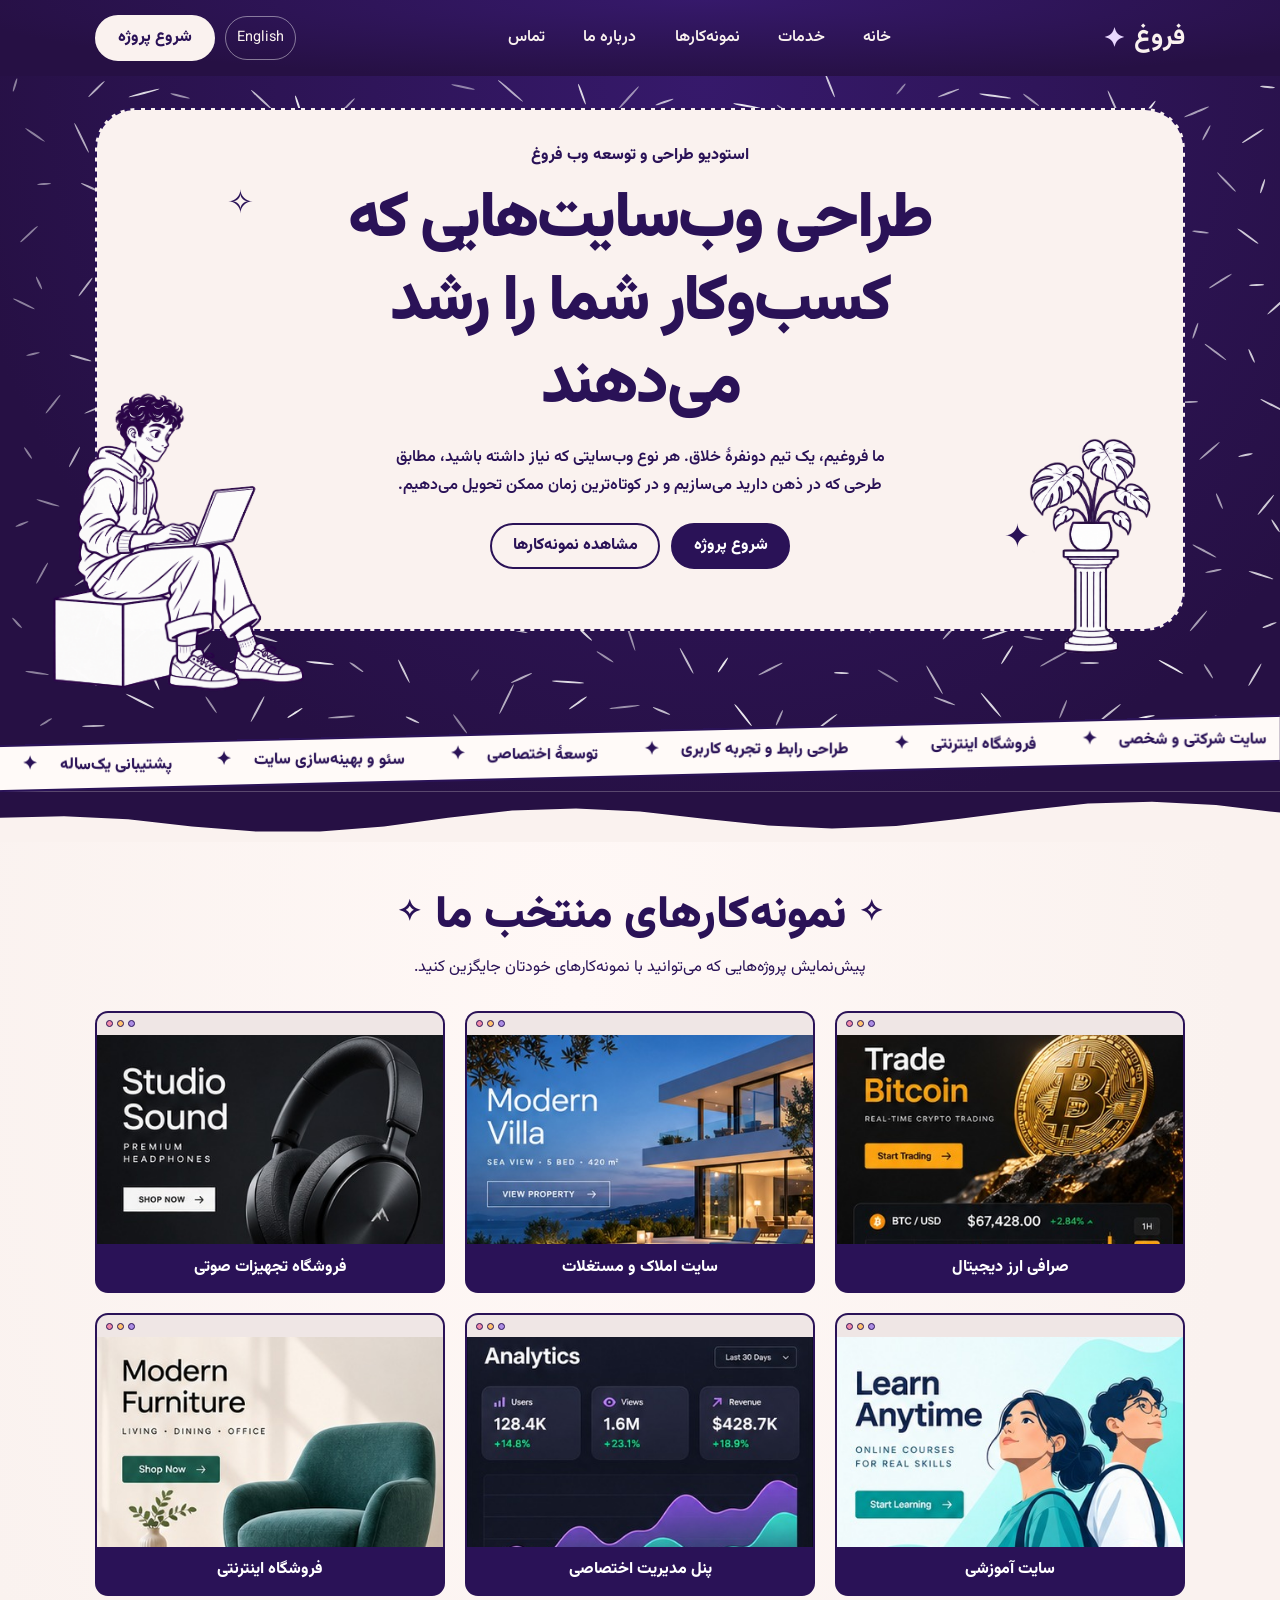
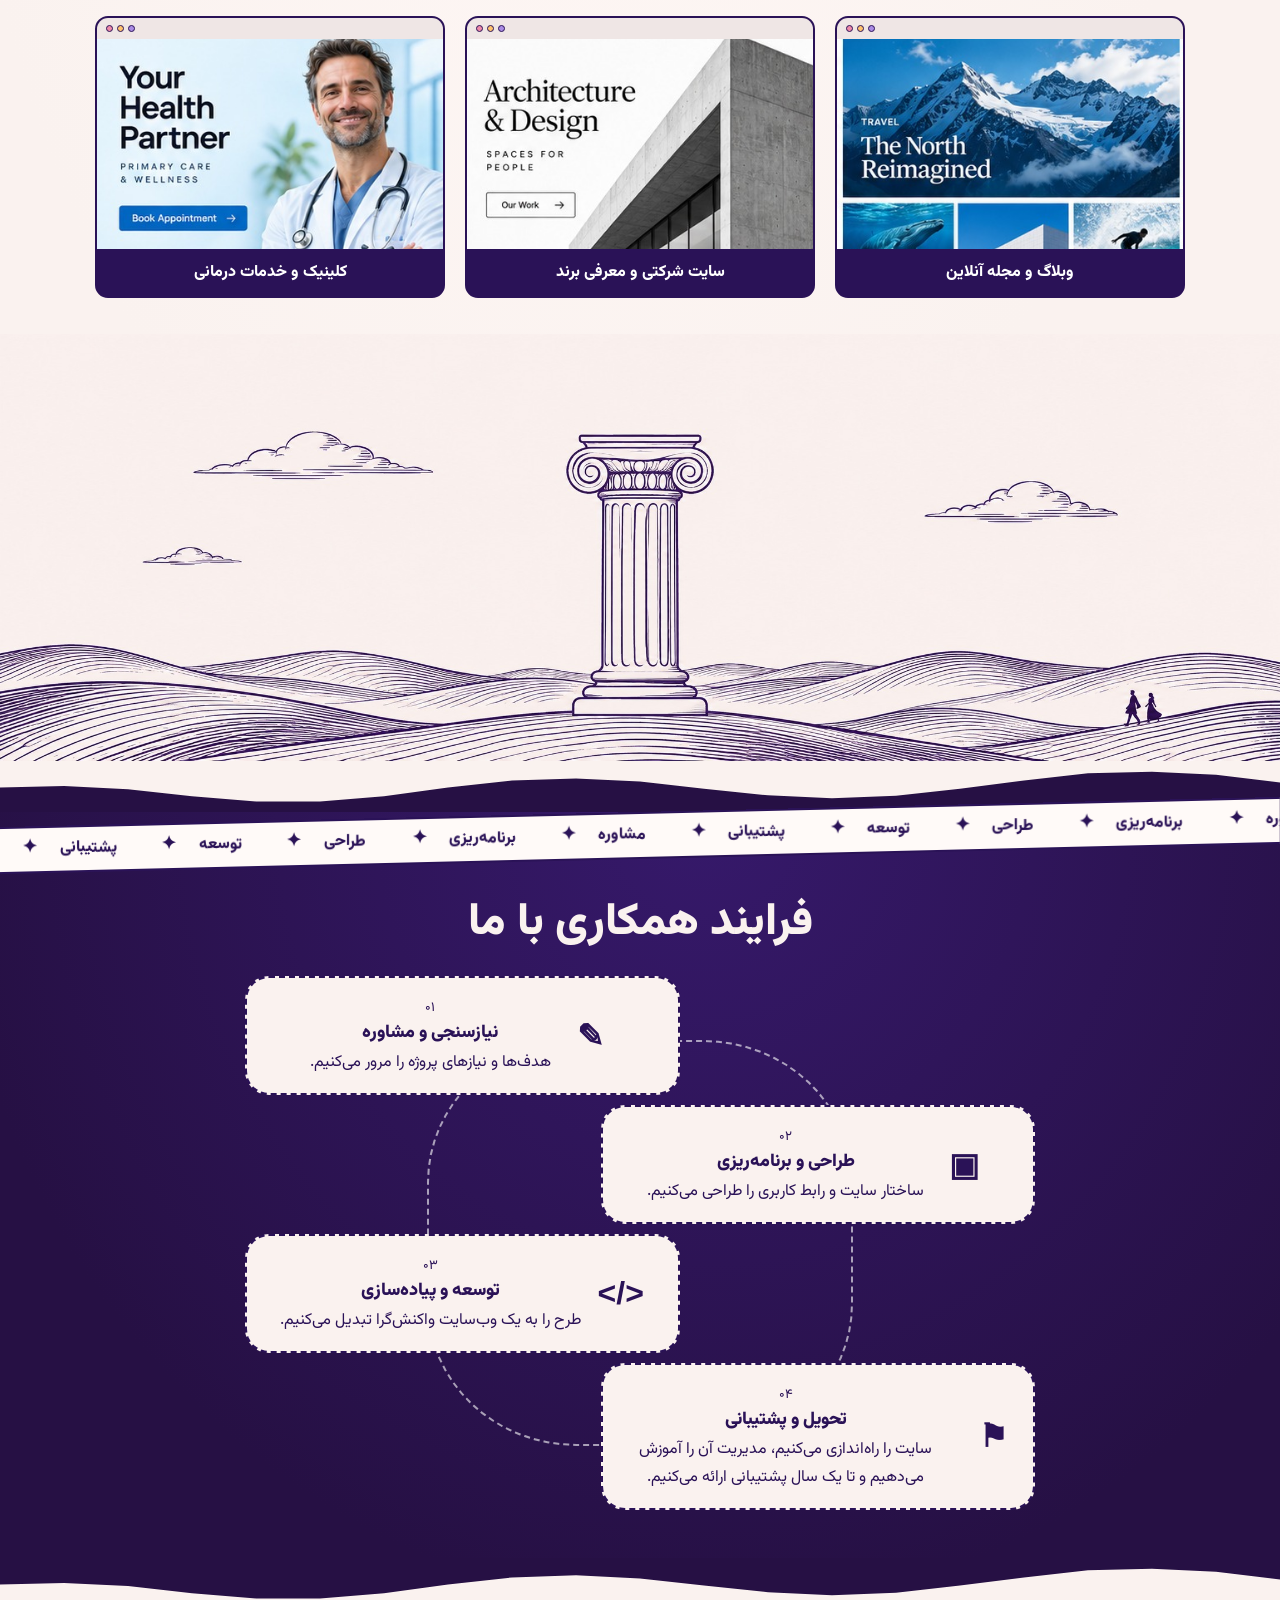
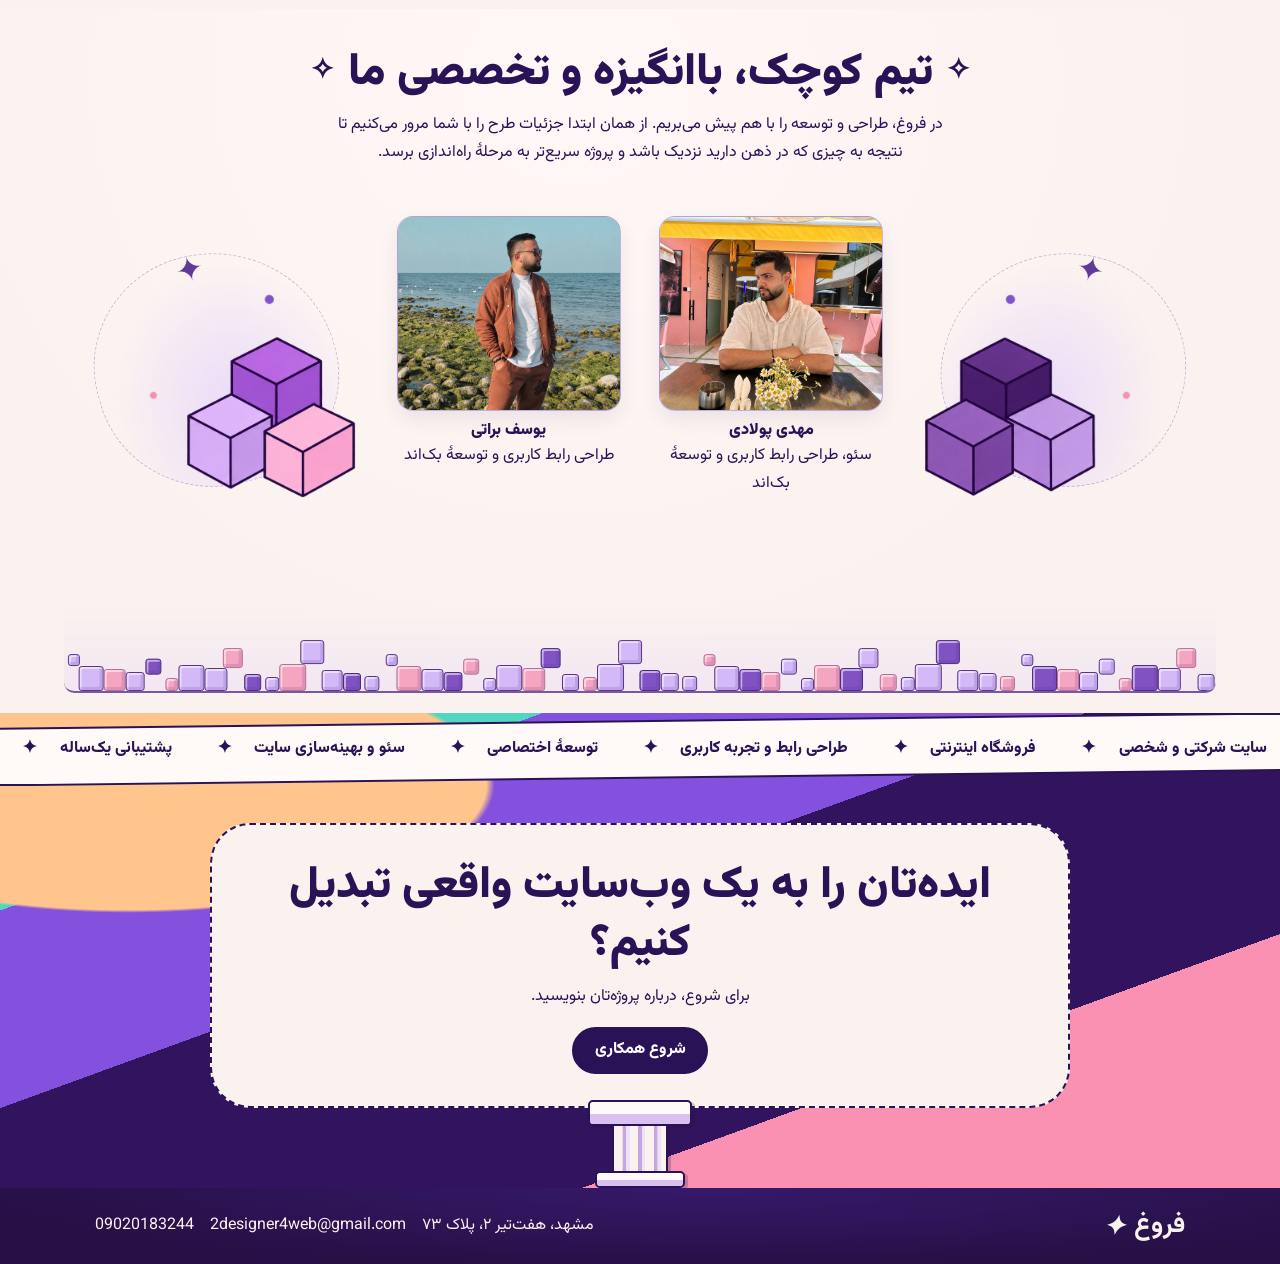
==== commit a98f81e6: "Add wave dividers, contact column and draggable team blocks" ====
--- a/index.html
+++ b/index.html
@@ -8,6 +8,7 @@
   <link rel="stylesheet" href="style.css">
   <script src="content.js" defer></script>
   <script src="main.js" defer></script>
+  <script src="team-physics.js" defer></script>
 </head>
 <body>
   <header class="header" id="home">
@@ -32,6 +33,7 @@
       </div>
       <div id="services" class="ribbon" data-ribbon="services"></div>
     </section>
+    <div class="section-wave purple-to-paper" aria-hidden="true"></div>
     <section class="work" id="work">
       <div class="wrap">
         <h2 class="accent">نمونه‌کارهای منتخب ما</h2>
@@ -40,6 +42,7 @@
       </div>
       <img class="landscape" src="assets/art-11.jpg" alt="" loading="lazy">
     </section>
+    <div class="section-wave paper-to-purple" aria-hidden="true"></div>
     <section class="process" id="process">
       <div class="ribbon reverse" data-ribbon="steps"></div>
       <div class="wrap">
@@ -52,12 +55,14 @@
         </ol>
       </div>
     </section>
+    <div class="section-wave purple-to-paper" aria-hidden="true"></div>
     <section class="team" id="team">
       <div class="wrap">
         <h2 class="accent">تیم کوچک، باانگیزه و تخصصی ما</h2>
         <p class="section-copy" id="about">[معرفی کوتاه تیم و تخصص‌های شما]</p>
         <div class="team-scene"><img class="cubes" src="assets/art-13.png" alt="" loading="lazy"><div id="people" class="people"></div><img class="cubes" src="assets/art-12.png" alt="" loading="lazy"></div>
       </div>
+      <div class="team-squares" aria-hidden="true"></div>
     </section>
     <section class="contact" id="contact">
       <div class="ribbon" data-ribbon="services"></div>
@@ -66,6 +71,7 @@
         <p>برای شروع، درباره پروژه‌تان بنویسید.</p>
         <button class="button" id="start" type="button">شروع همکاری</button>
       </div>
+      <div class="contact-column" aria-hidden="true"><span></span></div>
     </section>
   </main>
   <footer>
--- a/style.css
+++ b/style.css
@@ -5,6 +5,17 @@
 html{scroll-behavior:smooth}
 body{margin:0;background:var(--paper);color:var(--ink);font:400 1rem/1.75 Vazirmatn,Tahoma,sans-serif}
 main{overflow:hidden}
+.section-wave{position:relative;height:clamp(23px,4vw,68px);background:var(--wave-to)}
+.purple-to-paper{--wave-from:var(--deep);--wave-to:var(--paper)}
+.paper-to-purple{--wave-from:var(--paper);--wave-to:var(--deep)}
+.section-wave::before{
+  content:"";
+  position:absolute;
+  inset:0;
+  background:var(--wave-from);
+  clip-path:polygon(0 0,100% 0,100% 42%,95% 27%,90% 21%,85% 24%,80% 38%,75% 54%,70% 68%,65% 73%,60% 67%,55% 54%,50% 40%,45% 34%,40% 38%,35% 52%,30% 69%,25% 79%,20% 79%,15% 69%,10% 55%,5% 49%,0 52%);
+  clip-path:shape(from 0 0, line to 100% 0, line to 100% 42%, curve to 84% 25% with 95% 21% / 89% 17%, curve to 65% 73% with 78% 35% / 72% 75%, curve to 45% 34% with 59% 71% / 51% 34%, curve to 23% 80% with 37% 32% / 31% 80%, curve to 0 52% with 15% 80% / 8% 39%, close);
+}
 img{display:block;max-width:100%}
 a{color:inherit;text-decoration:none}
 button,input,textarea{font:inherit}
@@ -37,7 +48,7 @@
 .hero-paper{position:relative;text-align:center;padding:2rem clamp(8rem,16vw,13rem) 3.75rem;animation:arrive .65s ease-out both}
 .eyebrow{font-weight:800;margin-bottom:.55rem}
 .hero-strokes{position:absolute;inset:0 0 3.55rem;overflow:hidden;pointer-events:none}
-.hero-strokes span,.team-squares span{
+.hero-strokes span{
   position:absolute;
   left:var(--x);
   top:var(--y);
@@ -101,19 +112,34 @@
 .steps span{font:800 2rem Arial,sans-serif;min-width:3rem}
 .steps h3{font-size:1.12rem}.steps p{margin-top:.25rem}
 .team{padding:2.2rem 0 1.2rem}
-.team-squares{position:relative;height:clamp(5.25rem,9vw,8rem);margin:.5rem auto 0;overflow:hidden}
+.team-squares{
+  position:relative;
+  width:min(100% - 2rem,72rem);
+  height:clamp(8rem,14vw,12rem);
+  margin:.5rem auto 0;
+  overflow:hidden;
+  border-bottom:2px solid #7858a3;
+  border-radius:0 0 .65rem .65rem;
+  background:linear-gradient(transparent 52%,#e9d9f575);
+}
 .team-squares span{
+  position:absolute;
+  left:0;
+  top:0;
   width:var(--size);
   aspect-ratio:1;
   border:1px solid #5b348d;
-  border-radius:2px;
+  border-radius:3px;
   background:#d3b9f7;
-  opacity:.72;
-  pointer-events:none;
+  box-shadow:inset -3px -3px #4f2b8029,inset 2px 2px #fff8;
+  cursor:grab;
+  touch-action:none;
+  user-select:none;
 }
 .team-squares span:nth-child(3n){background:#f6a5c0;border-color:#b76f94}
 .team-squares span:nth-child(5n){background:#8052c3;border-color:#4f2b80}
-.team-squares span:nth-child(7n){background:transparent}
+.team-squares[data-grabbing],.team-squares[data-grabbing] span{cursor:grabbing}
+.team-squares span[data-held]{z-index:1}
 .team-scene,.people{display:flex;align-items:end;justify-content:center;gap:clamp(.7rem,3vw,2.6rem)}
 .people{flex-wrap:wrap;align-items:start;min-width:0}
 .cubes{width:16%;translate:var(--cube-x,0px) var(--cube-y,0px);transition:translate .22s ease-out}
@@ -122,7 +148,7 @@
 .person-card img{object-position:center 35%;border:1px solid #2a12572b;box-shadow:0 8px 20px #2a125714}
 .portrait svg{width:62%;height:62%;fill:#795aa5}
 .person-card h3{margin-top:.65rem;font-size:1rem}
-.contact{background:radial-gradient(ellipse at 10% 15%,#ffc58c 0 22%,transparent 22.5%),linear-gradient(160deg,#51d6bf 0 21%,#8351de 21% 42%,#32135d 42% 73%,#fa91b2 73%);padding-bottom:3rem;text-align:center}
+.contact{background:radial-gradient(ellipse at 10% 15%,#ffc58c 0 22%,transparent 22.5%),linear-gradient(160deg,#51d6bf 0 21%,#8351de 21% 42%,#32135d 42% 73%,#fa91b2 73%);text-align:center}
 .contact .ribbon{
   --ribbon-rise:clamp(7px,1.2vw,24px);
   padding-block:var(--ribbon-rise);
@@ -144,6 +170,34 @@
 .contact .belt-group span{transform:none}
 .contact-paper{max-width:860px;padding:2rem 1.4rem;margin-top:2.3rem}
 .contact-paper p{margin:.6rem 0 1rem}
+.contact-column{
+  position:relative;
+  display:grid;
+  justify-items:center;
+  width:clamp(3.8rem,10vw,6.5rem);
+  height:clamp(3.5rem,7vw,5.5rem);
+  margin:-.45rem auto 0;
+  color:var(--ink);
+  filter:drop-shadow(3px 2px 0 #27134639);
+}
+.contact-column::before,.contact-column::after{
+  content:"";
+  position:absolute;
+  inset-inline:0;
+  height:24%;
+  border:2px solid currentColor;
+  border-radius:.3rem;
+  background:linear-gradient(#fffaf8 55%,#d8c1f0 56%);
+  z-index:1;
+}
+.contact-column::before{top:0}
+.contact-column::after{bottom:0;inset-inline:7%;height:15%}
+.contact-column span{
+  width:53%;
+  height:100%;
+  border-inline:2px solid currentColor;
+  background:repeating-linear-gradient(90deg,#faf2ef 0 16%,#c5a6e1 17% 23%,#eee0f8 24% 30%);
+}
 footer{padding:1.5rem 0}
 .footer,.footer #details{display:flex;align-items:center;justify-content:space-between;gap:1rem;flex-wrap:wrap}
 dialog{width:min(34rem,calc(100% - 2rem));max-height:90vh;border:2px solid var(--ink);border-radius:1.5rem;padding:2.5rem 1.4rem 1.4rem;background:var(--paper);color:var(--ink)}
@@ -165,7 +219,6 @@
   .hero-strokes{bottom:3.1rem}
   .hero-strokes span:nth-child(even){display:none}
   .hero-strokes span:nth-child(24n){display:block}
-  .team-squares span:nth-child(even){display:none}
   .hero-paper{padding:1.8rem .75rem clamp(5rem,14vw,7rem)}
   .hero-art{max-width:100px}.person{bottom:-5%;left:0}.plant{right:4%}
   .spark{display:none}
